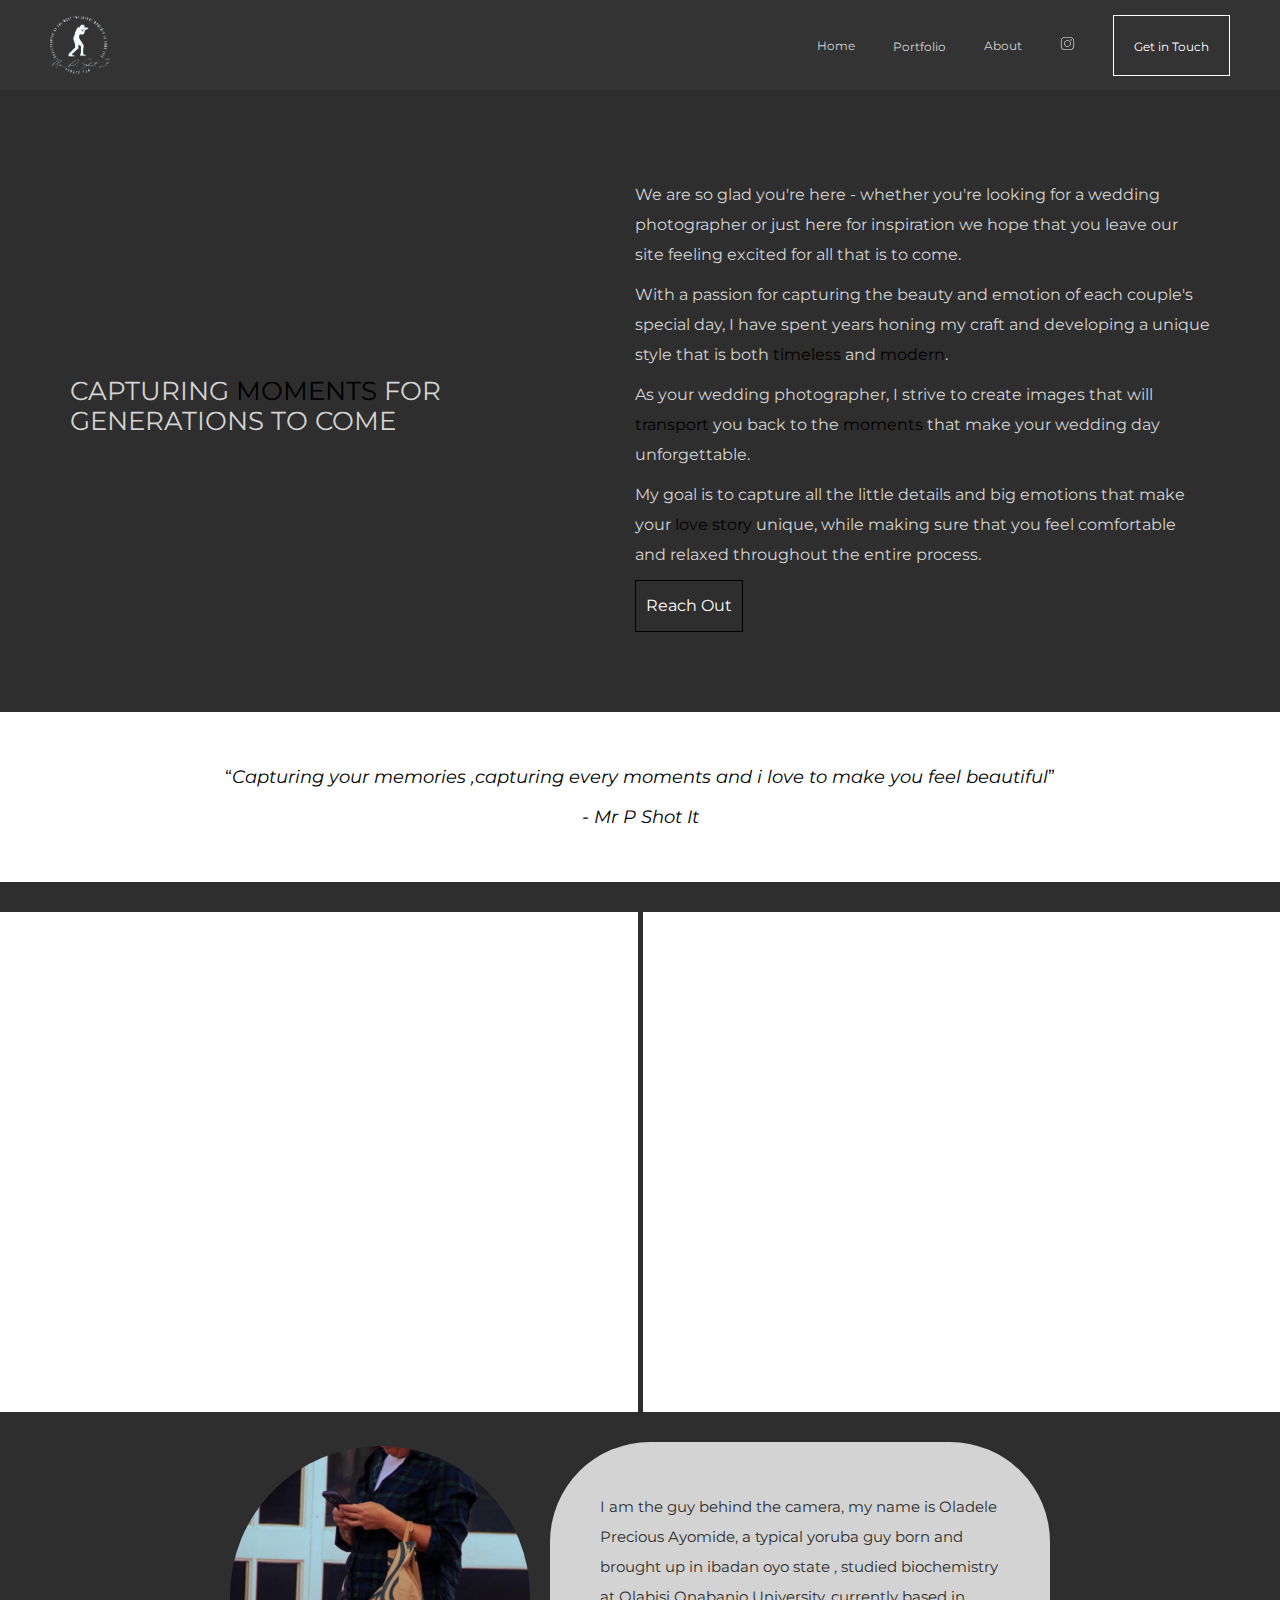
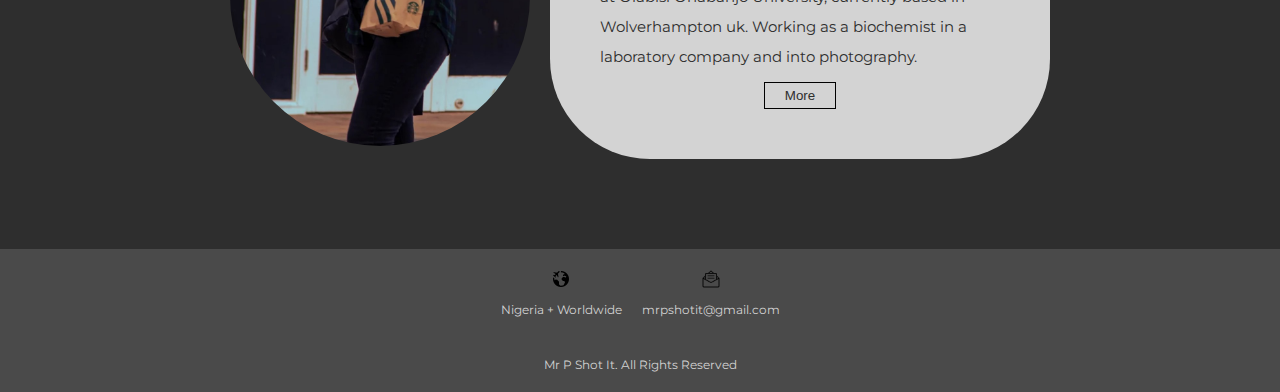
==== index.html @ 5496e54a "first commit" ====
<!DOCTYPE html>
<html lang="en">
  <head>
    <meta charset="UTF-8" />
    <meta name="viewport" content="width=device-width, initial-scale=1.0" />
    <link rel="preconnect" href="https://fonts.googleapis.com" />
    <link rel="preconnect" href="https://fonts.gstatic.com" crossorigin />
    <link
      href="https://fonts.googleapis.com/css2?family=Lato:ital,wght@0,100;0,300;0,400;0,700;0,900;1,100;1,300;1,400;1,700;1,900&family=Merriweather+Sans:ital,wght@0,300..800;1,300..800&family=Montserrat:ital,wght@0,100..900;1,100..900&display=swap"
      rel="stylesheet"
    />
    <link rel="shortcut icon" href="assets/logo.png" type="image/x-icon" />
    <link rel="stylesheet" href="style.css" />
    <title>Home</title>
  </head>
  <body>
    <div class="body-wrapper">
      <header>
        <nav>
          <div class="logo-container">
            <img src="assets/logo.png" alt="logo" />
          </div>
          <div class="navlinks">
            <div class="navlink link">
              <a href="index.html">Home</a>
            </div>
            <div class="portfolio" id="port">
              <span class="navlink">Portfolio</span>
              <ul class="p-dropdown" id="dropdwn">
                <a href="photoshoot.html"><li>Photoshoot</li></a>
                <a href="streets.html"><li>Streets</li></a>
              </ul>
            </div>
            <div class="navlink link">
              <a href="aboutme.html">About</a>
            </div>
            <div class="">
              <a href="">
                <svg
                  xmlns="http://www.w3.org/2000/svg"
                  x="0px"
                  y="0px"
                  width="15"
                  height="15"
                  viewBox="0 0 50 50"
                  fill="#fff"
                >
                  <path
                    d="M 16 3 C 8.8324839 3 3 8.8324839 3 16 L 3 34 C 3 41.167516 8.8324839 47 16 47 L 34 47 C 41.167516 47 47 41.167516 47 34 L 47 16 C 47 8.8324839 41.167516 3 34 3 L 16 3 z M 16 5 L 34 5 C 40.086484 5 45 9.9135161 45 16 L 45 34 C 45 40.086484 40.086484 45 34 45 L 16 45 C 9.9135161 45 5 40.086484 5 34 L 5 16 C 5 9.9135161 9.9135161 5 16 5 z M 37 11 A 2 2 0 0 0 35 13 A 2 2 0 0 0 37 15 A 2 2 0 0 0 39 13 A 2 2 0 0 0 37 11 z M 25 14 C 18.936712 14 14 18.936712 14 25 C 14 31.063288 18.936712 36 25 36 C 31.063288 36 36 31.063288 36 25 C 36 18.936712 31.063288 14 25 14 z M 25 16 C 29.982407 16 34 20.017593 34 25 C 34 29.982407 29.982407 34 25 34 C 20.017593 34 16 29.982407 16 25 C 16 20.017593 20.017593 16 25 16 z"
                  ></path>
                </svg>
              </a>
            </div>
            <div class="nav-cl">
              <a href="contact.html">Get in Touch</a>
            </div>
          </div>
          <div class="menubtn" id="menubtn">
            <svg
              xmlns="http://www.w3.org/2000/svg"
              x="0px"
              y="0px"
              width="20"
              height="20"
              viewBox="0 0 50 50"
              fill="#fff"
            >
              <path
                d="M 3 9 A 1.0001 1.0001 0 1 0 3 11 L 47 11 A 1.0001 1.0001 0 1 0 47 9 L 3 9 z M 3 24 A 1.0001 1.0001 0 1 0 3 26 L 47 26 A 1.0001 1.0001 0 1 0 47 24 L 3 24 z M 3 39 A 1.0001 1.0001 0 1 0 3 41 L 47 41 A 1.0001 1.0001 0 1 0 47 39 L 3 39 z"
              ></path>
            </svg>
          </div>
          <div class="sidebar" id="sidebar">
            <div class="close-btn">
              <div id="closebtn">
                <svg
                  xmlns="http://www.w3.org/2000/svg"
                  x="0px"
                  y="0px"
                  width="25"
                  height="25"
                  viewBox="0 0 24 24"
                  fill="#5e5e5e"
                >
                  <path
                    d="M 4.7070312 3.2929688 L 3.2929688 4.7070312 L 10.585938 12 L 3.2929688 19.292969 L 4.7070312 20.707031 L 12 13.414062 L 19.292969 20.707031 L 20.707031 19.292969 L 13.414062 12 L 20.707031 4.7070312 L 19.292969 3.2929688 L 12 10.585938 L 4.7070312 3.2929688 z"
                  ></path>
                </svg>
              </div>
            </div>
            <ul>
              <a href="index.html"><li>HOME</li></a>
              <div class="portdd-container" id="portdd-container">
                <div class="port-dd" id="portdd">
                  <li>PORTFOLIO</li>
                  <img src="assets/icons8-dropdown-20.png" alt="dd-icon" />
                </div>
                <div class="port-link-dd" id="portlinkdd">
                  <a href="photoshoot.html"><li>PHOTOSHOOT</li></a>
                  <a href="streets.html"><li>STREETS</li></a>
                </div>
              </div>
              <a href="index.html"><li>ABOUT</li></a>
            </ul>
            <div class="menu-links">
              <div class="">
                <a class="IG" href="">
                  <svg
                    xmlns="http://www.w3.org/2000/svg"
                    x="0px"
                    y="0px"
                    width="20"
                    height="20"
                    viewBox="0 0 50 50"
                    fill="#2e2e2e"
                  >
                    <path
                      d="M 16 3 C 8.8324839 3 3 8.8324839 3 16 L 3 34 C 3 41.167516 8.8324839 47 16 47 L 34 47 C 41.167516 47 47 41.167516 47 34 L 47 16 C 47 8.8324839 41.167516 3 34 3 L 16 3 z M 16 5 L 34 5 C 40.086484 5 45 9.9135161 45 16 L 45 34 C 45 40.086484 40.086484 45 34 45 L 16 45 C 9.9135161 45 5 40.086484 5 34 L 5 16 C 5 9.9135161 9.9135161 5 16 5 z M 37 11 A 2 2 0 0 0 35 13 A 2 2 0 0 0 37 15 A 2 2 0 0 0 39 13 A 2 2 0 0 0 37 11 z M 25 14 C 18.936712 14 14 18.936712 14 25 C 14 31.063288 18.936712 36 25 36 C 31.063288 36 36 31.063288 36 25 C 36 18.936712 31.063288 14 25 14 z M 25 16 C 29.982407 16 34 20.017593 34 25 C 34 29.982407 29.982407 34 25 34 C 20.017593 34 16 29.982407 16 25 C 16 20.017593 20.017593 16 25 16 z"
                    ></path>
                  </svg>
                </a>
              </div>
              <div class="menu-contact">
                <a href="contact.html">Get in Touch</a>
              </div>
            </div>
          </div>
        </nav>
      </header>
      <main>
        <section>
          <div class="carousel"></div>
        </section>
        <section class="section2">
          <div class="texts">
            <div class="texts-head">
              <span>CAPTURING <b>MOMENTS</b> FOR GENERATIONS TO COME</span>
            </div>
            <div class="job-desc">
              <span>
                We are so glad you're here - whether you're looking for a
                wedding photographer or just here for inspiration we hope that
                you leave our site feeling excited for all that is to come.
              </span>
              <span
                >With a passion for capturing the beauty and emotion of each
                couple's special day, I have spent years honing my craft and
                developing a unique style that is both <b>timeless</b> and
                <b>modern</b>.</span
              >
              <span
                >As your wedding photographer, I strive to create images that
                will <b>transport</b> you back to the <b>moments</b> that make
                your wedding day unforgettable.</span
              >
              <span
                >My goal is to capture all the little details and big emotions
                that make your <b>love story</b> unique, while making sure that
                you feel comfortable and relaxed throughout the entire
                process.</span
              >
              <a class="contact-link" href="contact.html">Reach Out</a>
            </div>
          </div>
        </section>
        <section class="section3">
          <div class="quote">
            <p>
              <q
                ><em
                  >Capturing your memories ,capturing every moments and i love
                  to make you feel beautiful</em
                ></q
              >
            </p>
            <cite>- Mr P Shot It</cite>
          </div>
        </section>
        <section class="section4">
          <div class="sf-d">
            <div class="gallery-btn-wrapper">
              <a href="photoshoot.html">Galleries</a>
            </div>
          </div>
          <div class="sf-d">
            <div class="book-btn-wrapper">
              <a href="contact.html">Book Today</a>
            </div>
          </div>
        </section>
        <section class="aboutme">
          <div><img src="assets/uk/IMG_E0217 (2).JPG" alt="mypicture" /></div>
          <div class="aboutme-container">
            <p>
              I am the guy behind the camera, my name is Oladele Precious
              Ayomide, a typical yoruba guy born and brought up in ibadan oyo
              state , studied biochemistry at Olabisi Onabanjo University,
              currently based in Wolverhampton uk. Working as a biochemist in a
              laboratory company and into photography.
            </p>
            <button class="aboutlink"><a href="aboutme.html">More</a></button>
          </div>
        </section>
      </main>
      <footer>
        <div class="footerdesc">
          <div class="location">
            <div>
              <img
                class="globe"
                src="assets/icons8-worldwide-20.png"
                alt="globe"
              />
            </div>

            <span>Nigeria + Worldwide</span>
          </div>
          <div class="flink">
            <a href="mailto"
              ><img
                class="mail-img"
                src="assets/icons8-open-mail-60.png"
                alt="mail"
            /></a>
            <span>mrpshotit@gmail.com</span>
            <a class="IG" href="">
              <svg
                xmlns="http://www.w3.org/2000/svg"
                x="0px"
                y="0px"
                width="15"
                height="15"
                viewBox="0 0 50 50"
                fill="#fff"
              >
                <path
                  d="M 16 3 C 8.8324839 3 3 8.8324839 3 16 L 3 34 C 3 41.167516 8.8324839 47 16 47 L 34 47 C 41.167516 47 47 41.167516 47 34 L 47 16 C 47 8.8324839 41.167516 3 34 3 L 16 3 z M 16 5 L 34 5 C 40.086484 5 45 9.9135161 45 16 L 45 34 C 45 40.086484 40.086484 45 34 45 L 16 45 C 9.9135161 45 5 40.086484 5 34 L 5 16 C 5 9.9135161 9.9135161 5 16 5 z M 37 11 A 2 2 0 0 0 35 13 A 2 2 0 0 0 37 15 A 2 2 0 0 0 39 13 A 2 2 0 0 0 37 11 z M 25 14 C 18.936712 14 14 18.936712 14 25 C 14 31.063288 18.936712 36 25 36 C 31.063288 36 36 31.063288 36 25 C 36 18.936712 31.063288 14 25 14 z M 25 16 C 29.982407 16 34 20.017593 34 25 C 34 29.982407 29.982407 34 25 34 C 20.017593 34 16 29.982407 16 25 C 16 20.017593 20.017593 16 25 16 z"
                ></path>
              </svg>
            </a>
          </div>
        </div>

        <div>
          <span>Mr P Shot It. All Rights Reserved</span>
        </div>
      </footer>
    </div>
  </body>
</html>
<script defer src="script.js"></script>
---- style.css ----
* {
  box-sizing: border-box;
  margin: 0;
  padding: 0;
}

body {
  background: #2e2e2e;
  color: #d3d3d3;
  font-family: Montserrat;
  height: 100vh;
  width: 100%;
}

header {
  align-content: center;
  background: #333333;
  height: 90px;
  left: 0;
  position: fixed;
  top: 0;
  width: 100%;
}

main {
  display: flex;
  flex-direction: column;
  gap: 30px;
  margin-top: 100px;
  padding-bottom: 40px;
}

nav {
  align-items: center;
  display: flex;
  justify-content: space-between;
  padding: 10px 20px;
  width: 100%;
}

section {
  padding-bottom: 50px;
}

section,
footer {
  padding-inline: 20px;
}

footer {
  align-items: center;
  background: #4a4a4a;
  color: #d3d3d3;
  display: flex;
  flex-direction: column;
  font-size: 12px;
  gap: 40px;
  justify-content: center;
  padding-block: 20px;
}

b {
  color: #000000;
  font-weight: 400;
}

.body-wrapper {
  height: 100%;
  width: 100%;
}

.logo-container {
  height: 60px;
  width: 60px;
}

.logo-container img {
  height: 100%;
  width: 100%;
}

.texts {
  display: flex;
  flex-direction: column;
  gap: 20px;
}

.texts-head {
  font-size: 26px;
  line-height: 30px;
  width: 100%;
}

.job-desc {
  display: flex;
  flex-direction: column;
  gap: 10px;
  line-height: 30px;
}

.contact-link {
  border: 1px solid #000;
  color: #fff;
  padding: 10px;
  text-decoration: none;
  width: fit-content;
}

.section2 {
  align-items: center;
  display: flex;
  flex-direction: column;
  gap: 20px;
}

.section3 {
  background: #fff;
  color: #000;
  font-size: 18px;
  padding-block: 50px;
}

.quote {
  align-items: center;
  display: flex;
  flex-direction: column;
  gap: 10px;
  line-height: 30px;
}

.section4 {
  display: flex;
  flex-direction: column;
  padding: 0;
}

.section4 a {
  color: #fff;
  font-size: 24px;
  text-decoration: none;
  padding: 20px 40px;
}

.section4 a:hover {
  background: #00000054;
  color: #fff;
}

.gallery-btn-wrapper,
.book-btn-wrapper {
  align-items: center;
  background-image: url(assets/nigeria/6B6A7967.JPG);
  background-repeat: no-repeat;
  background-size: cover;
  display: flex;
  height: 250px;
  justify-content: center;
}

.aboutme {
  align-items: center;
  display: flex;
  flex-direction: column;
  font-size: 15px;
  gap: 20px;
  line-height: 30px;
}

.aboutme-container {
  align-items: center;
  background-color: #d3d3d3;
  border-radius: 100px;
  color: #2e2e2e;
  display: flex;
  flex-direction: column;
  gap: 10px;
  padding: 50px 0;
}

.aboutme-container p {
  margin: auto;
  width: 80%;
}

.aboutme img {
  border-radius: 50%;
  height: 150px;
  object-fit: cover;
  object-position: center;
  width: 150px;
}

.aboutlink {
  background: none;
  border: 1px solid #000;
  padding: 5px 20px;
}

.aboutlink a {
  color: #2e2e2e;
  height: 100%;
  text-decoration: none;
  width: 100%;
}

.aboutlink:hover {
  background-color: #000;
  color: #fff;
}

.mail-img {
  height: 15px;
  width: 15px;
}

.flink {
  align-items: center;
  display: flex;
  gap: 20px;
}

.navlinks {
  align-items: center;
  display: none;
  justify-content: space-between;
  width: 35%;
}

.navlink {
  position: relative;
}

.navlink a {
  color: #d3d3d3;
  font-size: 12px;
  position: relative;
  text-decoration: none;
}

.navlink::before {
  background: #ffd700;
  bottom: -5px;
  content: "";
  height: 1px;
  left: 0;
  position: absolute;
  transform: scaleX(0);
  transform-origin: left, right;
  transition: transform 300ms ease-in;
  width: 100%;
}

.navlink:hover::before {
  transform: scaleX(1);
}

.navlink {
  color: #d3d3d3;
  cursor: pointer;
  font-size: 12px;
}

.nav-cl {
  border: 1px solid #fff;
  padding: 20px;
}

.nav-cl a {
  color: #fff;
  font-size: 12px;
  text-decoration: none;
}

.sidebar {
  align-items: center;
  background: #fff;
  display: none;
  flex-direction: column;
  height: 100vh;
  justify-content: center;
  left: 0;
  position: absolute;
  top: 0;
  width: 100%;
}

.sidebar ul {
  align-items: center;
  display: flex;
  flex-direction: column;
  font-size: 24px;
  gap: 10px;
  padding-inline: 20px;
  text-align: center;
  transition: all 300ms;
  width: 100%;
}

.sidebar li {
  list-style: none;
}

.sidebar a {
  color: #2e2e2e;
  width: 100%;
}

.menubtn {
  position: relative;
}

.port-dd {
  align-items: center;
  color: #2e2e2e;
  display: flex;
  justify-content: center;
  position: relative;
  width: 100%;
}

.port-link-dd {
  display: none;
  flex-direction: column;
  gap: 10px;
}

.portdd-container {
  display: flex;
  flex-direction: column;
  gap: 10px;
  width: 100%;
}

.port-dd img {
  background-color: #d3d3d377;
  border-radius: 50%;
  position: absolute;
  right: 0;
}

.close-btn {
  padding: 20px;
  position: absolute;
  text-align: right;
  top: 0;
  width: 100%;
}

.menu-links {
  align-items: center;
  bottom: 30px;
  display: flex;
  flex-direction: column;
  gap: 30px;
  position: absolute;
}

.menu-contact {
  border: 1px solid #ffd700;
  padding: 20px;
}

.menu-contact a {
  color: #2e2e2e;
  font-size: 14px;
}

@media (min-width: 1024px) {
  .navlinks {
    display: flex;
  }

  .menubtn {
    display: none;
  }

  nav {
    padding-inline: 50px;
  }

  .texts {
    align-items: center;
    flex-direction: row;
    gap: 10%;
    padding-inline: 50px;
    width: 100%;
  }

  .gallery-btn-wrapper,
  .book-btn-wrapper {
    border-radius: 0 50px 0 50px;
    height: 80%;
    margin: auto;
    width: 50%;
  }

  .section4 {
    flex-direction: row;
    gap: 5px;
    width: 100%;
  }

  .sf-d {
    align-content: center;
    background: #fff;
    height: 500px;
    width: 100%;
  }

  .footerdesc {
    align-items: center;
    display: flex;
    gap: 20px;
  }

  .location,
  .flink {
    align-items: center;
    display: flex;
    flex-direction: column;
    gap: 10px;
    /* width: fit-content; */
  }

  .mail-img {
    height: 20px;
    width: 20px;
  }

  .IG {
    display: none;
  }

  .portfolio {
    position: relative;
  }

  .aboutme {
    flex-direction: row;
    gap: 20px;
    margin: auto;
    padding-inline: 90px;
  }

  .aboutme img {
    border-radius: 50%;
    height: 300px;
    object-fit: cover;
    object-position: center;
    width: 300px;
  }

  .aboutme-container {
    width: 500px;
  }

  .p-dropdown {
    background: #ffffff3b;
    display: none;
    flex-direction: column;
    gap: 20px;
    padding: 20px 10px;
    position: absolute;
    top: 25px;
  }

  .p-dropdown a {
    color: #fff;
    font-size: 12px;
    text-decoration: none;
  }

  li {
    list-style: none;
  }
}
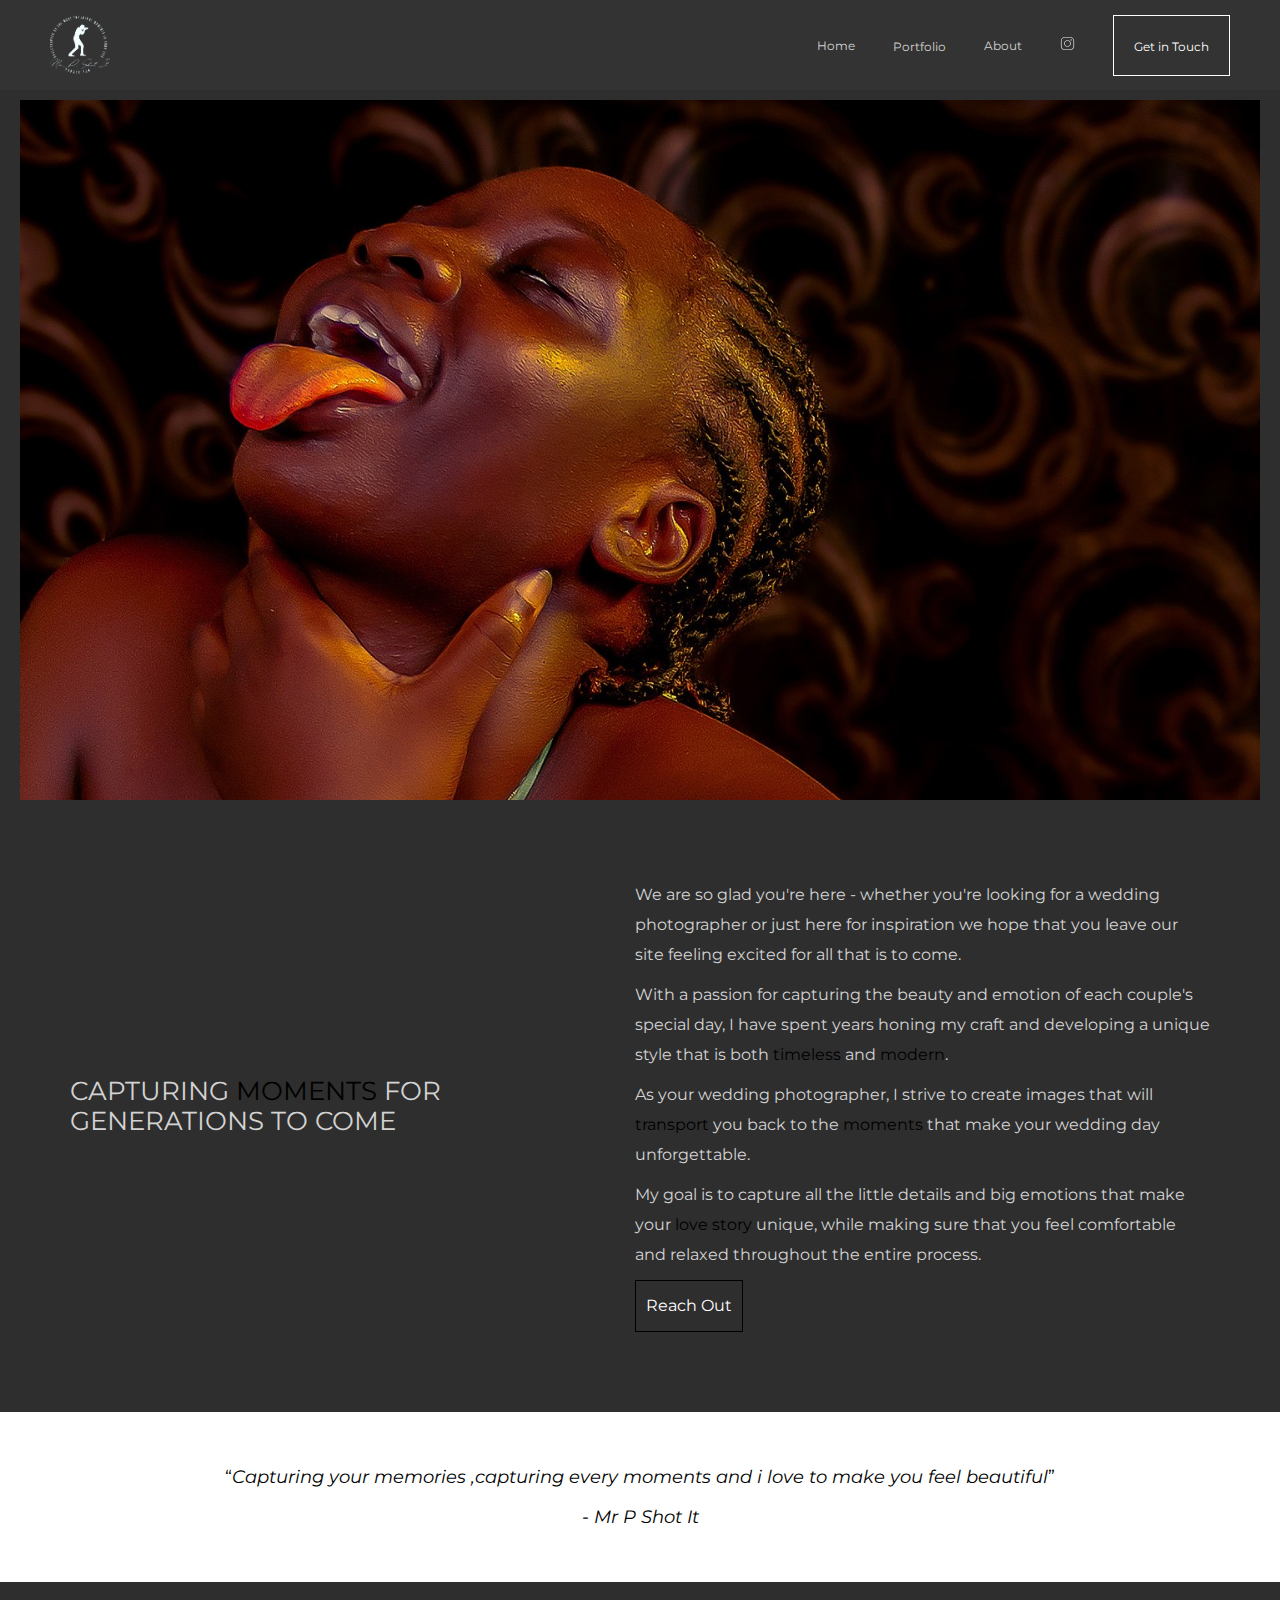
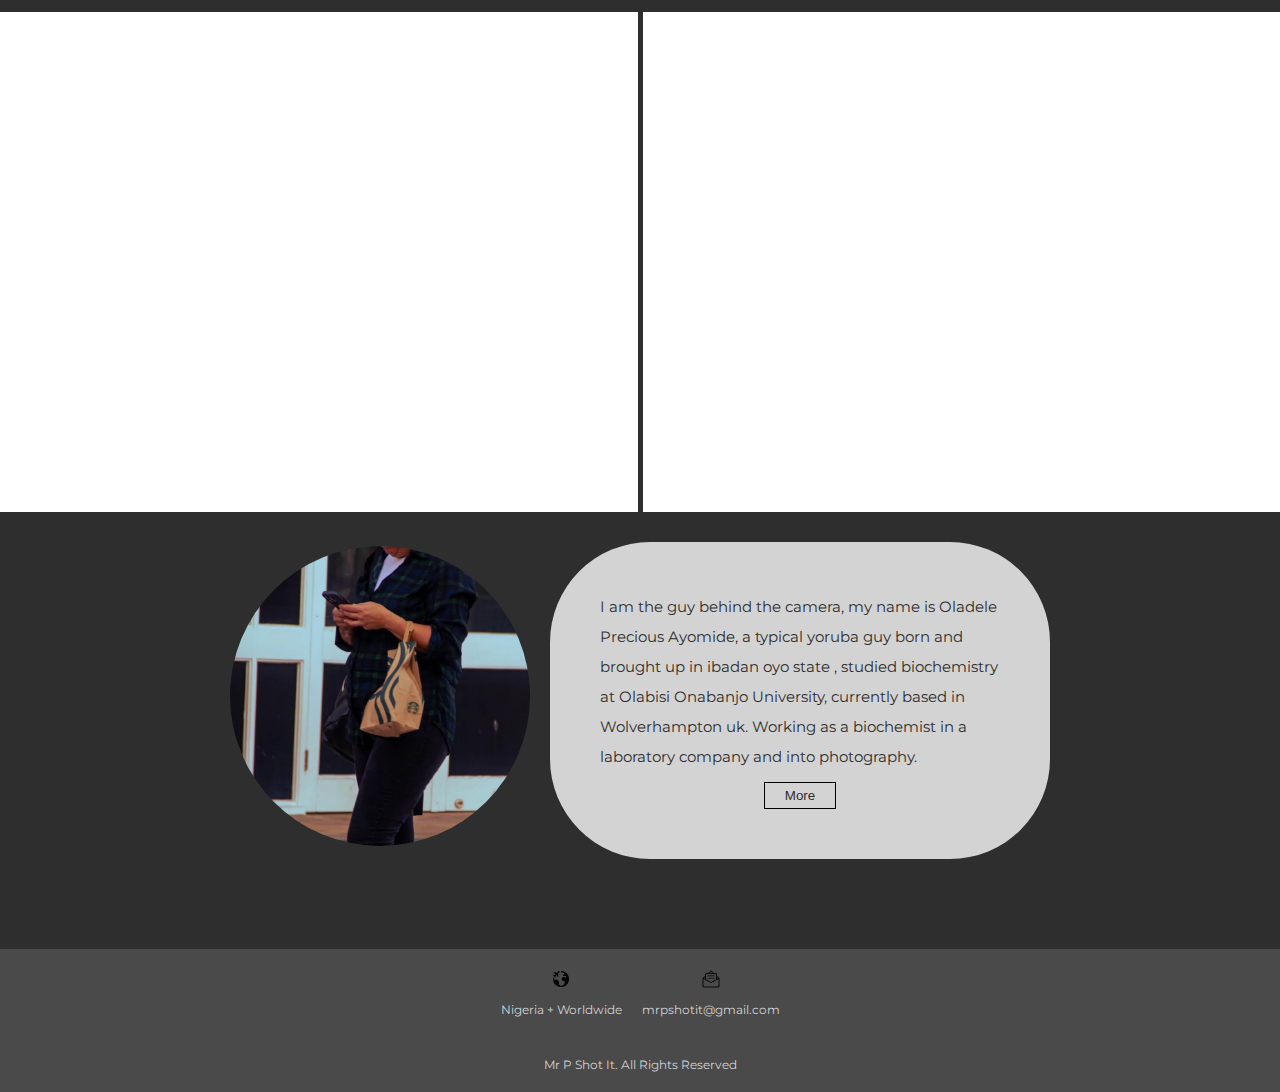
==== commit 7e194011: "update commit" ====
--- a/index.html
+++ b/index.html
@@ -129,7 +129,30 @@
       </header>
       <main>
         <section>
-          <div class="carousel"></div>
+          <div class="carousel">
+            <div class="carousel-inner">
+              <div class="slide">
+                <img src="assets/nigeria/B (2).jpg" alt="" />
+              </div>
+              <div class="slide">
+                <img src="assets/nigeria/A (2).jpg" alt="" />
+              </div>
+              <div class="slide">
+                <img src="assets/nigeria/E.jpg" alt="" />
+              </div>
+              <div class="slide">
+                <img src="assets/nigeria/IMG_0086 (2).jpg" alt="" />
+              </div>
+              <div class="slide">
+                <img src="assets/nigeria/IMG_0372.jpg" alt="" />
+              </div>
+              <div class="slide">
+                <img src="assets/nigeria/6B6A7964.JPG" alt="" />
+              </div>
+            </div>
+            <button class="prev">&#10094;</button>
+            <button class="next">&#10095;</button>
+          </div>
         </section>
         <section class="section2">
           <div class="texts">
--- a/style.css
+++ b/style.css
@@ -20,6 +20,7 @@
   position: fixed;
   top: 0;
   width: 100%;
+  z-index: 2;
 }
 
 main {
@@ -271,6 +272,61 @@
   text-decoration: none;
 }
 
+.carousel {
+  background: red;
+  position: relative;
+  height: fit-content;
+  width: 100%;
+  max-width: 100%;
+  overflow: hidden;
+  margin: auto;
+}
+
+.carousel-inner {
+  display: flex;
+  transition: transform 0.5s ease;
+}
+
+.slide {
+  min-width: 100%;
+  box-sizing: border-box;
+}
+
+.carousel img {
+  height: 100%;
+  object-fit: contain;
+  object-position: top;
+  width: 100%;
+  display: block;
+}
+
+button.prev,
+button.next {
+  position: absolute;
+  top: 50%;
+  transform: translateY(-50%);
+  background-color: rgba(0, 0, 0, 0.5);
+  color: white;
+  border: none;
+  padding: 10px;
+  cursor: pointer;
+  display: none;
+  z-index: 1000;
+}
+
+button.prev {
+  left: 10px;
+}
+
+button.next {
+  right: 10px;
+}
+
+.carousel:hover button.prev,
+.carousel:hover button.next {
+  display: block;
+}
+
 .sidebar {
   align-items: center;
   background: #fff;
@@ -368,6 +424,15 @@
 @media (min-width: 1024px) {
   .navlinks {
     display: flex;
+  }
+
+  .carousel {
+    height: 700px;
+  }
+
+  .carousel img {
+    object-fit: cover;
+    object-position: top;
   }
 
   .menubtn {
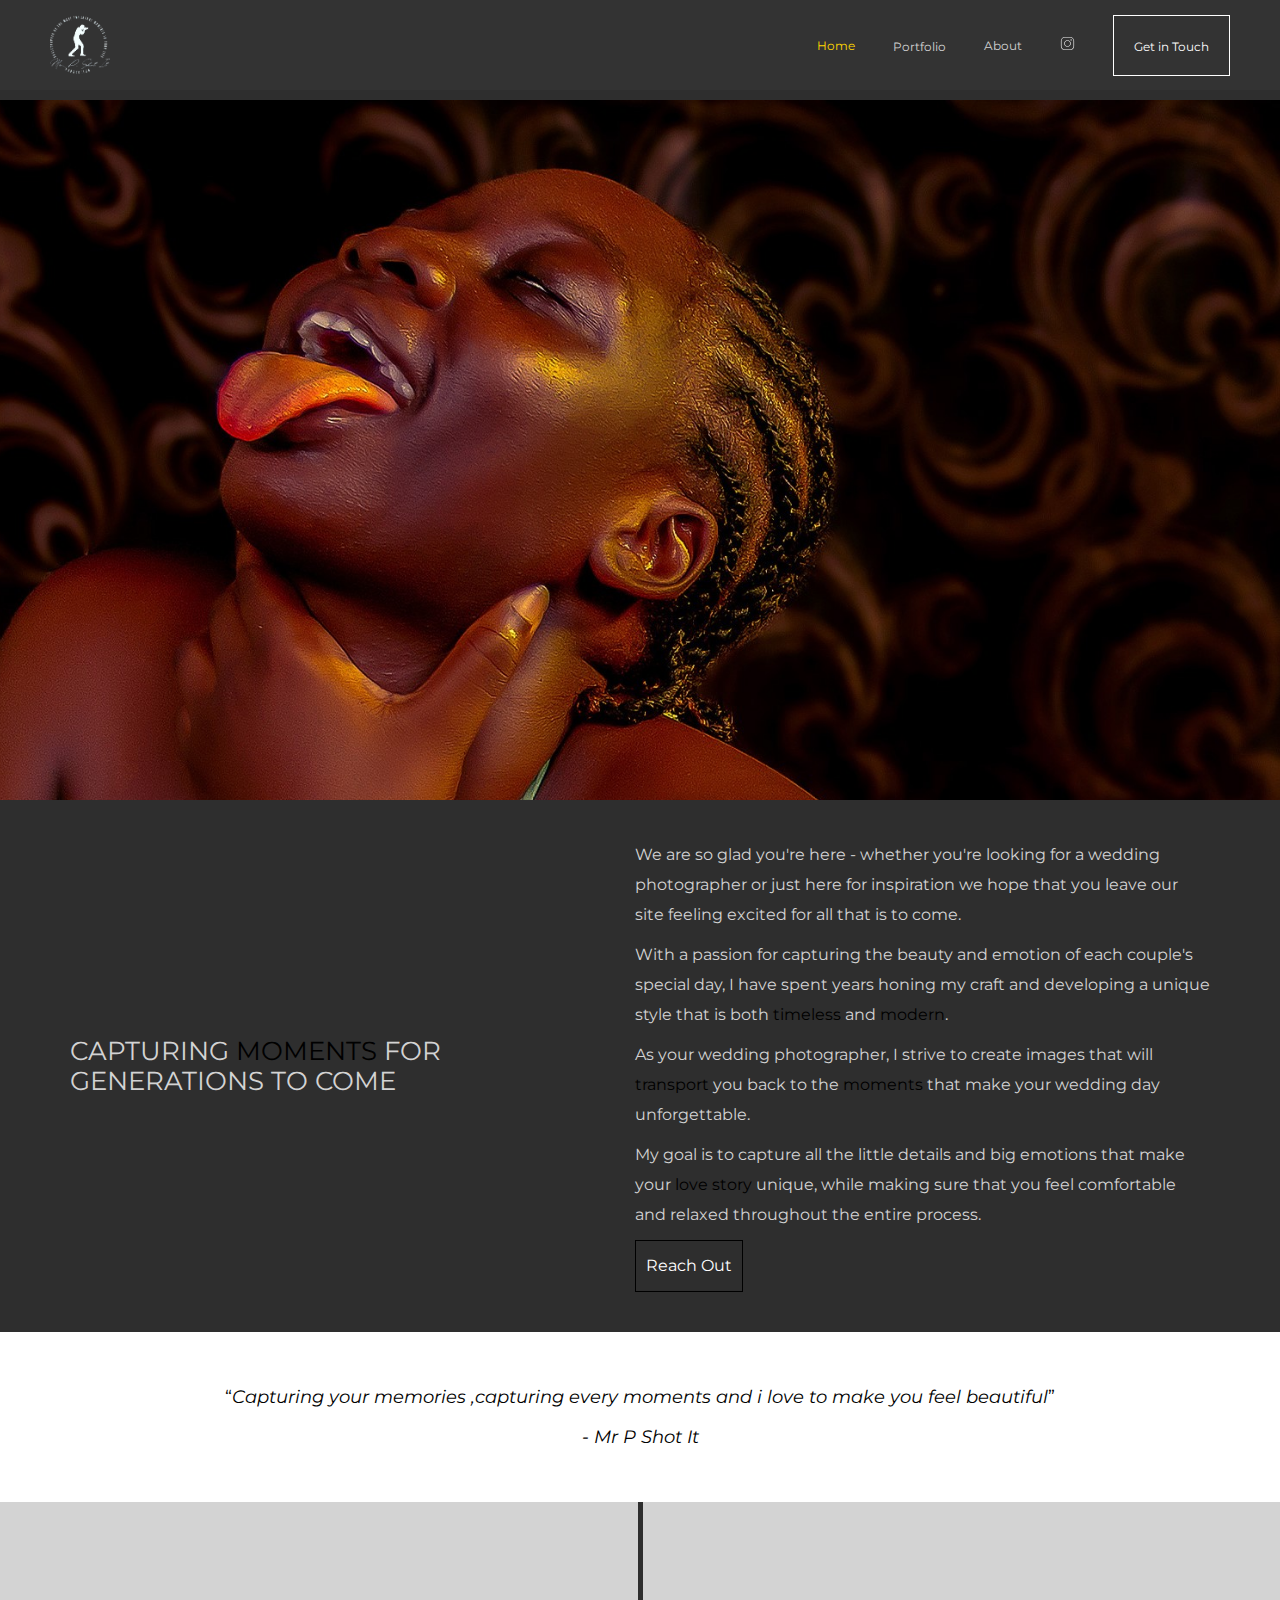
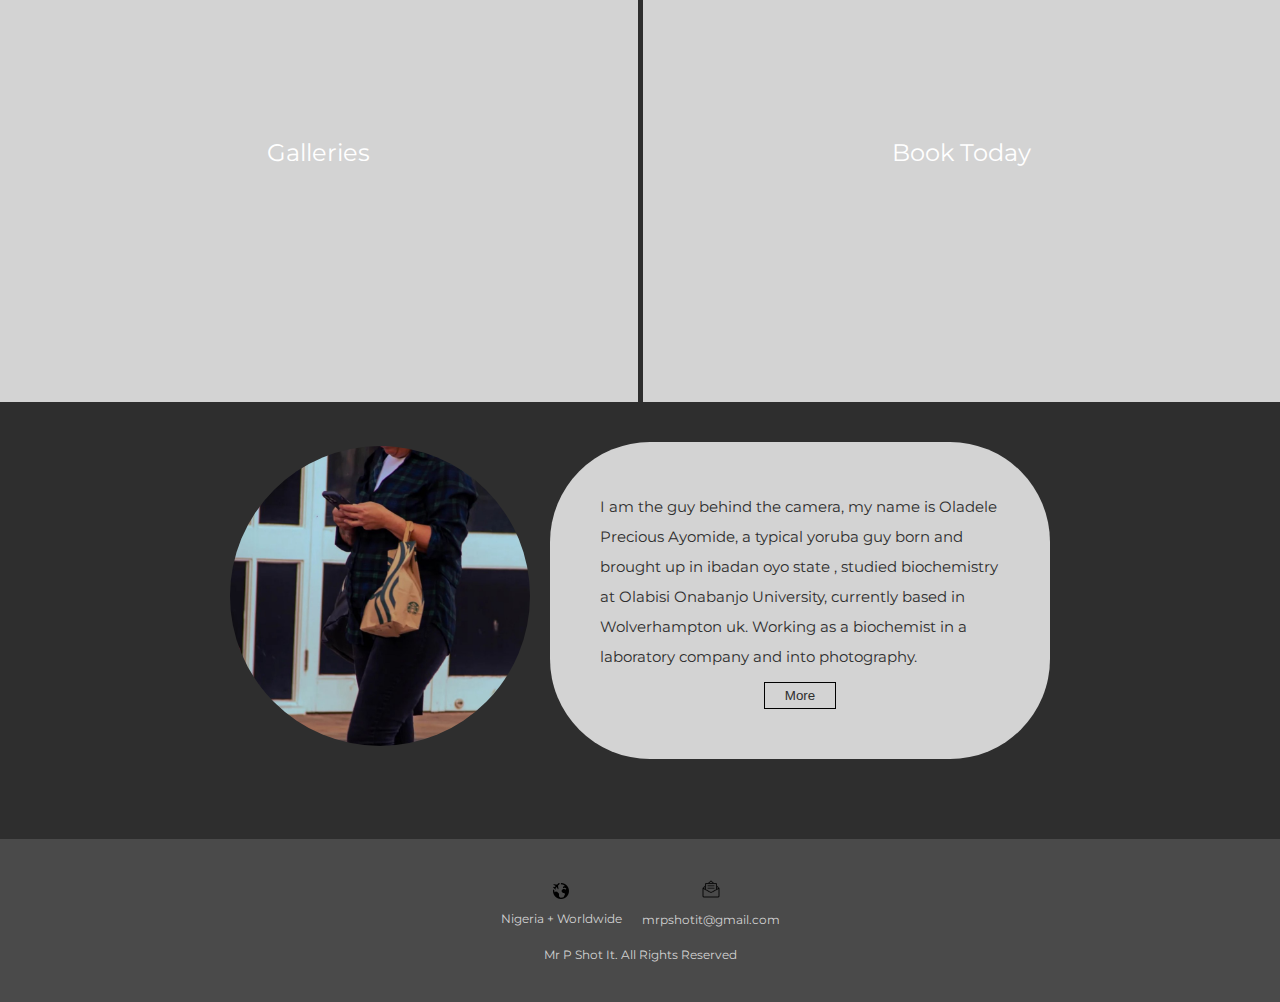
==== commit b39bfe7e: "update commit" ====
--- a/index.html
+++ b/index.html
@@ -17,12 +17,14 @@
     <div class="body-wrapper">
       <header>
         <nav>
-          <div class="logo-container">
-            <img src="assets/logo.png" alt="logo" />
-          </div>
+          <a href="index.html">
+            <div class="logo-container">
+              <img src="assets/logo.png" alt="logo" />
+            </div>
+          </a>
           <div class="navlinks">
             <div class="navlink link">
-              <a href="index.html">Home</a>
+              <a style="color: #ffd700" href="index.html">Home</a>
             </div>
             <div class="portfolio" id="port">
               <span class="navlink">Portfolio</span>
@@ -89,7 +91,7 @@
               </div>
             </div>
             <ul>
-              <a href="index.html"><li>HOME</li></a>
+              <a style="color: #ffd700" href="index.html"><li>HOME</li></a>
               <div class="portdd-container" id="portdd-container">
                 <div class="port-dd" id="portdd">
                   <li>PORTFOLIO</li>
@@ -128,7 +130,7 @@
         </nav>
       </header>
       <main>
-        <section>
+        <section class="section1">
           <div class="carousel">
             <div class="carousel-inner">
               <div class="slide">
@@ -245,7 +247,7 @@
                 src="assets/icons8-open-mail-60.png"
                 alt="mail"
             /></a>
-            <span>mrpshotit@gmail.com</span>
+            <span class="gmail">mrpshotit@gmail.com</span>
             <a class="IG" href="">
               <svg
                 xmlns="http://www.w3.org/2000/svg"
@@ -263,7 +265,6 @@
             </a>
           </div>
         </div>
-
         <div>
           <span>Mr P Shot It. All Rights Reserved</span>
         </div>
--- a/style.css
+++ b/style.css
@@ -26,7 +26,6 @@
 main {
   display: flex;
   flex-direction: column;
-  gap: 30px;
   margin-top: 100px;
   padding-bottom: 40px;
 }
@@ -39,13 +38,9 @@
   width: 100%;
 }
 
-section {
-  padding-bottom: 50px;
-}
-
 section,
 footer {
-  padding-inline: 20px;
+  padding: 40px 20px;
 }
 
 footer {
@@ -55,9 +50,8 @@
   display: flex;
   flex-direction: column;
   font-size: 12px;
-  gap: 40px;
+  gap: 20px;
   justify-content: center;
-  padding-block: 20px;
 }
 
 b {
@@ -78,6 +72,10 @@
 .logo-container img {
   height: 100%;
   width: 100%;
+}
+
+.section1 {
+  padding: 0;
 }
 
 .texts {
@@ -130,6 +128,7 @@
 }
 
 .section4 {
+  /* background-color: #d3d3d3; */
   display: flex;
   flex-direction: column;
   padding: 0;
@@ -273,13 +272,12 @@
 }
 
 .carousel {
-  background: red;
-  position: relative;
   height: fit-content;
-  width: 100%;
+  margin: auto;
   max-width: 100%;
   overflow: hidden;
-  margin: auto;
+  position: relative;
+  width: 100%;
 }
 
 .carousel-inner {
@@ -288,29 +286,29 @@
 }
 
 .slide {
+  box-sizing: border-box;
   min-width: 100%;
-  box-sizing: border-box;
 }
 
 .carousel img {
-  height: 100%;
+  display: block;
+  height: fit-content;
   object-fit: contain;
   object-position: top;
   width: 100%;
-  display: block;
 }
 
 button.prev,
 button.next {
+  background-color: rgba(0, 0, 0, 0.5);
+  border: none;
+  color: white;
+  cursor: pointer;
+  display: none;
+  padding: 10px;
   position: absolute;
   top: 50%;
   transform: translateY(-50%);
-  background-color: rgba(0, 0, 0, 0.5);
-  color: white;
-  border: none;
-  padding: 10px;
-  cursor: pointer;
-  display: none;
   z-index: 1000;
 }
 
@@ -421,6 +419,21 @@
   font-size: 14px;
 }
 
+.location div {
+  display: none;
+}
+
+.gmail {
+  display: none;
+}
+
+.footerdesc {
+  align-items: center;
+  display: flex;
+  flex-direction: column;
+  gap: 20px;
+}
+
 @media (min-width: 1024px) {
   .navlinks {
     display: flex;
@@ -431,6 +444,7 @@
   }
 
   .carousel img {
+    height: 100%;
     object-fit: cover;
     object-position: top;
   }
@@ -467,7 +481,7 @@
 
   .sf-d {
     align-content: center;
-    background: #fff;
+    background: #d3d3d3;
     height: 500px;
     width: 100%;
   }
@@ -475,6 +489,7 @@
   .footerdesc {
     align-items: center;
     display: flex;
+    flex-direction: row;
     gap: 20px;
   }
 
@@ -487,6 +502,14 @@
     /* width: fit-content; */
   }
 
+  .location div {
+    display: flex;
+  }
+
+  .gmail {
+    display: flex;
+  }
+
   .mail-img {
     height: 20px;
     width: 20px;
@@ -520,7 +543,7 @@
   }
 
   .p-dropdown {
-    background: #ffffff3b;
+    background: #fff;
     display: none;
     flex-direction: column;
     gap: 20px;
@@ -530,7 +553,7 @@
   }
 
   .p-dropdown a {
-    color: #fff;
+    color: #2e2e2e;
     font-size: 12px;
     text-decoration: none;
   }
